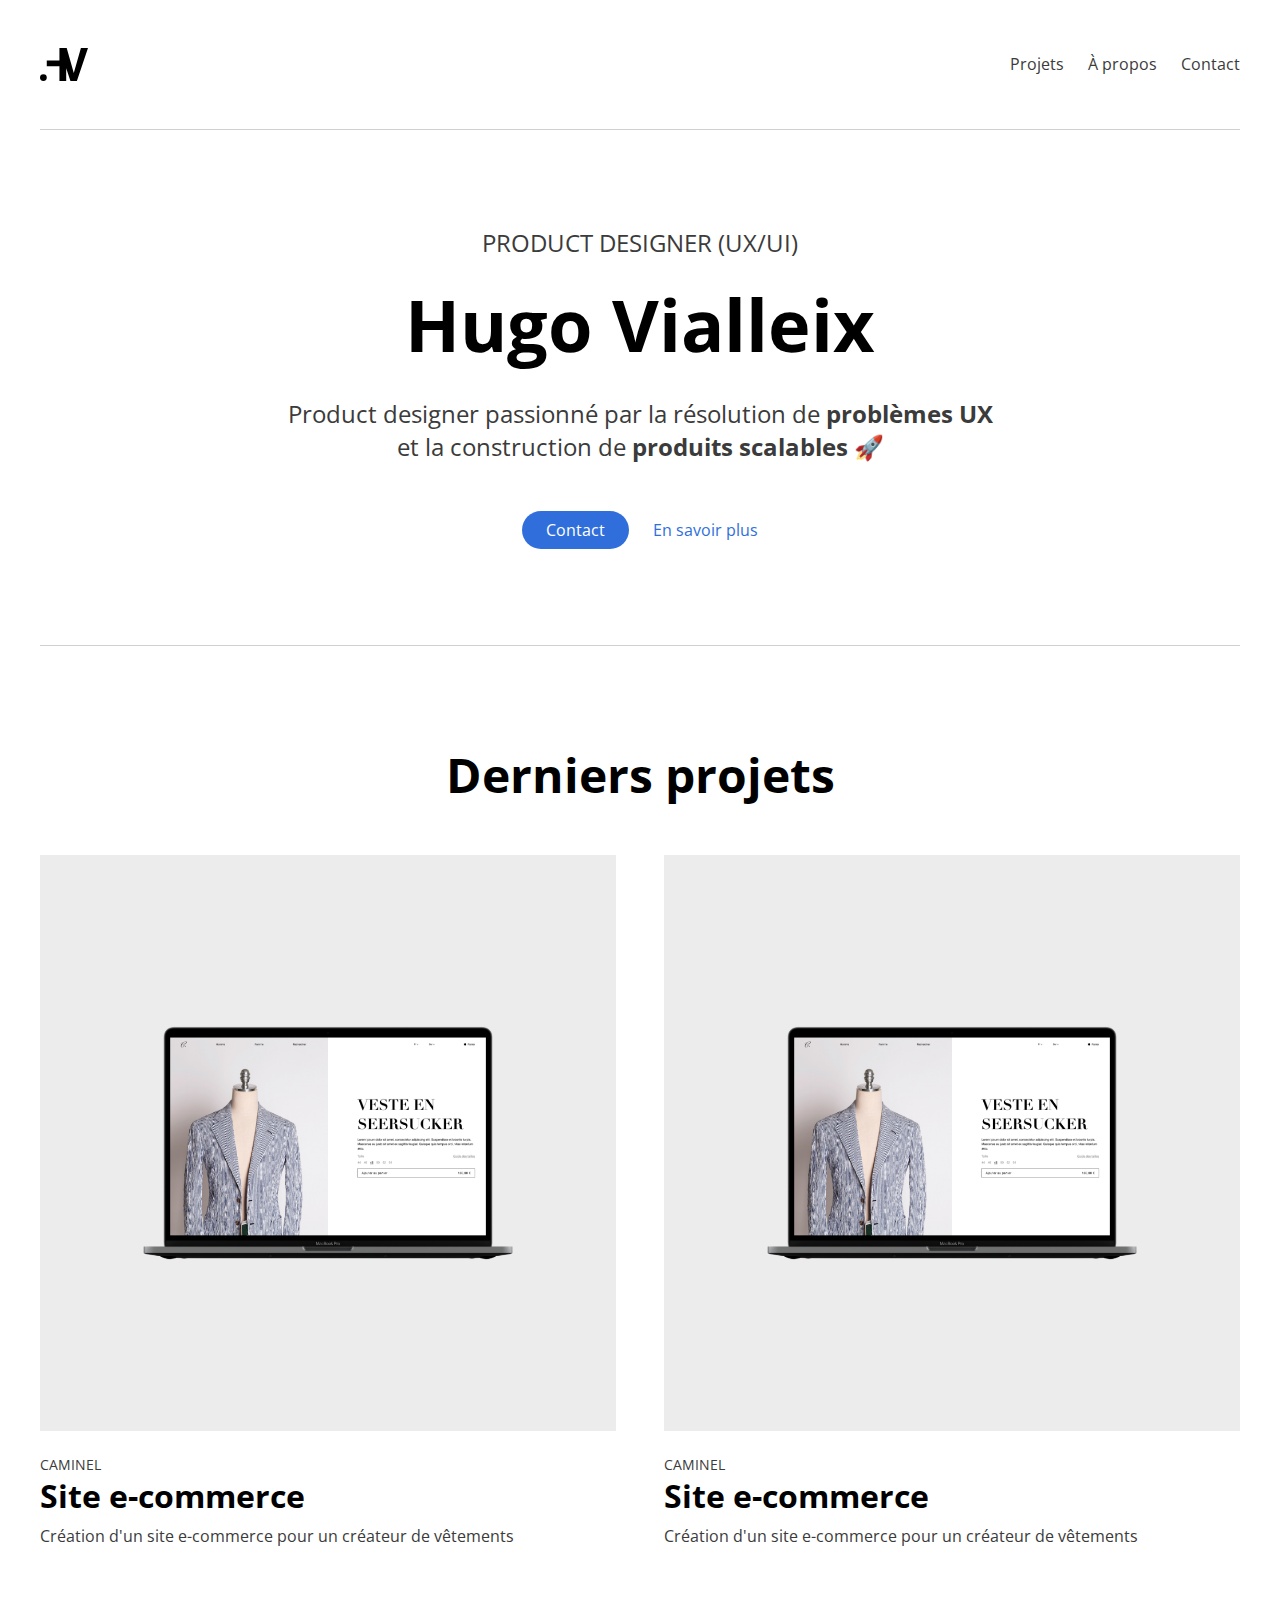
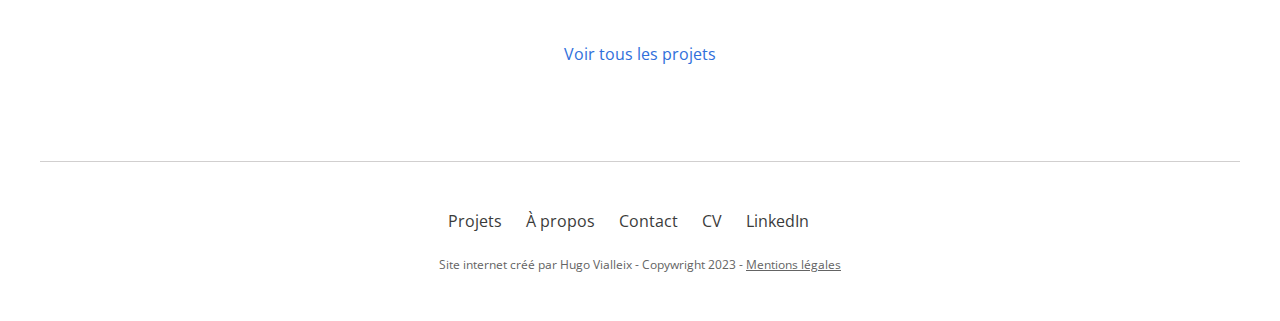
==== index.html @ e6965ee1 "homepage" ====
<!DOCTYPE html>
<html lang="fr">
<head>
    <meta charset="UTF-8">
    <meta http-equiv="X-UA-Compatible" content="IE=edge">
    <meta name="viewport" content="width=device-width, initial-scale=1.0">
    <title>Hugo Vialleix - Product Designer</title>
    <link rel="stylesheet" href="css/style.css">
</head>
<body>
    <header>
        <img src="public/images/logo.svg" alt="Logo Hugo Vialleix">
        <nav>
            <ul>
                <li><a href="#">Projets</a></li>
                <li><a href="#">À propos</a></li>
                <li><a href="#">Contact</a></li>
            </ul>
        </nav>
    </header>
    <main>
        <section class="hero">
            <span>Product Designer (UX/UI)</span>
            <h1>Hugo Vialleix</h1>
            <p>Product designer passionné par la résolution de <em>problèmes UX</em><br>et la construction de <em>produits scalables</em> 🚀</p>
            <div class="hero__links">
                <a class="primaryButton" href="#">Contact</a>
                <a class="secondaryButton" href="#">En savoir plus</a>
            </div>
        </section>
        <section class="lastProjects">
            <h2>Derniers projets</h2>
            <div class="projectsGrid">
                <div class="project">
                    <img src="public/images/mockup-caminel.png" alt="">
                    <span>Caminel</span>
                    <h3>Site e-commerce</h3>
                    <p>Création d'un site e-commerce pour un créateur de vêtements</p>
                </div>
                <div class="project">
                    <img src="public/images/mockup-caminel.png" alt="">
                    <span>Caminel</span>
                    <h3>Site e-commerce</h3>
                    <p>Création d'un site e-commerce pour un créateur de vêtements</p>
                </div>
            </div>
            <a class="secondaryButton" href="#">Voir tous les projets</a>
        </section>
    </main>
    <footer>
        <nav>
            <ul>
                <li><a href="#">Projets</a></li>
                <li><a href="#">À propos</a></li>
                <li><a href="#">Contact</a></li>
                <li><a href="#" target="_blank">CV</a></li>
                <li><a href="https://www.linkedin.com/in/hugo-vialleix/" target="_blank">LinkedIn</a></li>
            </ul>
        </nav>
        <p>Site internet créé par Hugo Vialleix - Copywright 2023 - <a href="#">Mentions légales</a></p>
    </footer>
</body>
</html>
---- css/style.css ----
@import url('https://fonts.googleapis.com/css2?family=Open+Sans:wght@400;700&display=swap');

:root{
    --accent: #306FDB;
    --accentHover: #3375E5;
    --darkGrey: #3B3B3B;
    --mediumGrey: #646464;
    --lightGrey: #D1CFCF;
  }  

*{
    margin: 0;
    padding: 0;
    box-sizing: border-box;
}

body{
    width: 100%;
    display: flex;
    justify-content: flex-start;
    align-items: center;
    flex-direction: column;
    padding: 0 24px;
    font-family: 'Open Sans', 'sans-serif';
    font-size: 16px;
}

em{
    font-style: normal;
    font-weight: 700;
}

header{
    width: 100%;
    max-width: 1200px;
    display: flex;
    justify-content: space-between;
    align-items: center;
    padding: 48px 0;
    border-bottom: 1px solid var(--lightGrey);
}

header img{
    width: 48px;
}

header nav ul{
    display: flex;
    justify-content: flex-end;
    align-items: center;
    list-style-type: none;
}

header nav ul li{
    margin-left: 24px;
}

header nav ul li a{
    color: var(--darkGrey);
    text-decoration: none;
}

header nav ul li a:hover{
    color: var(--accent);
    text-decoration: underline;
}

main{
    width: 100%;
    max-width: 1200px;
    display: flex;
    justify-content: flex-start;
    align-items: center;
    flex-direction: column;
}

.hero{
    width: 100%;
    display: flex;
    justify-content: flex-start;
    align-items: center;
    flex-direction: column;
    padding: 96px 0;
    border-bottom: 1px solid var(--lightGrey);
}

.hero span{
    text-transform: uppercase;
    color: var(--darkGrey);
    font-size: 24px;
    text-align: center;
}

.hero h1{
    font-size: 72px;
    font-weight: 700;
    margin: 16px 0 24px 0;
    text-align: center;
}

.hero p{
    color: var(--darkGrey);
    font-size: 24px;
    text-align: center;
    margin-bottom: 48px;
}

.hero__links{
    display: flex;
    justify-content: center;
    align-items: center;
}

.primaryButton{
    background: var(--accent);
    color: white;
    padding: 8px 24px;
    border-radius: 24px;
    margin-right: 24px;
    text-decoration: none;
}

.primaryButton:hover{
    background: var(--accentHover);
}

.secondaryButton{
    color: var(--accent);
    text-decoration: none;
}

.secondaryButton:hover{
    text-decoration: underline;
}

.lastProjects{
    width: 100%;
    max-width: 1200px;
    padding: 96px 0;
    display: flex;
    justify-content: flex-start;
    align-items: center;
    flex-direction: column;
    border-bottom: 1px solid var(--lightGrey);
}

.lastProjects h2{
    font-size: 48px;
    font-weight: 700;
    margin-bottom: 48px;
    text-align: center;
}

.projectsGrid{
    width: 100%;
    display: grid;
    grid-template-columns: 1fr 1fr;
    grid-gap: 48px;
    margin-bottom: 96px;
}

.project{
    width: 100%;
    display: flex;
    justify-content: flex-start;
    align-items: flex-start;
    flex-direction: column;
}

.project img{
    width: 100%;
    height: auto;
    object-fit: cover;
    margin-bottom: 24px;
}

.project span{
    text-transform: uppercase;
    color: var(--darkGrey);
    font-size: 14px;
}

.project h3{
    font-size: 32px;
    font-weight: 700;
    margin: 0 0 8px 0;
}

.project p{
    color: var(--darkGrey);
}

footer{
    width: 100%;
    max-width: 1200px;
    display: flex;
    justify-content: center;
    align-items: center;
    flex-direction: column;
    padding: 48px 0;
}

footer nav{
    margin-bottom: 24px;
}

footer nav ul{
    display: flex;
    justify-content: center;
    align-items: center;
    list-style-type: none;
}

footer nav ul li{
    margin-right: 24px;
}

footer nav ul li a{
    color: var(--darkGrey);
    text-decoration: none;
}

footer nav ul li a:hover{
    color: var(--accent);
    text-decoration: underline;
}

footer p{
    font-size: 12px;
    color: var(--mediumGrey);
}

footer p a{
    color: var(--mediumGrey);
}
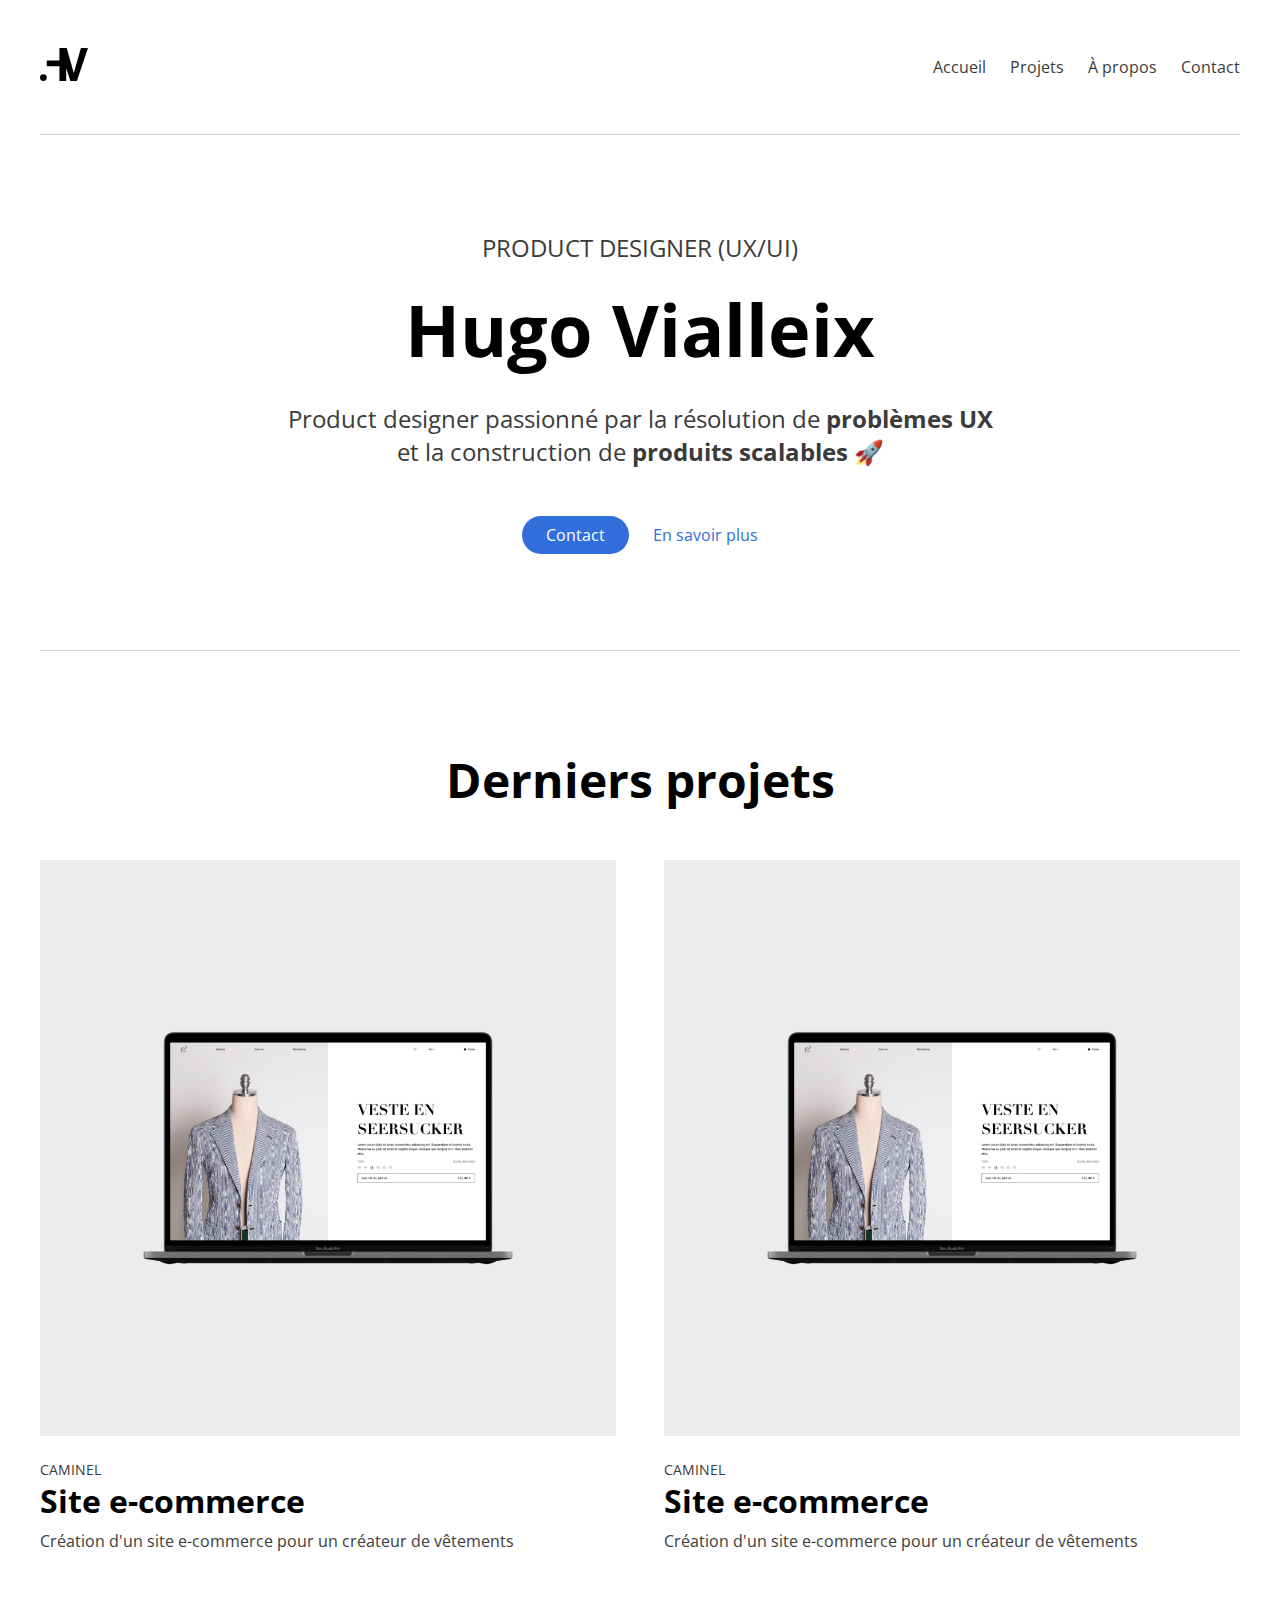
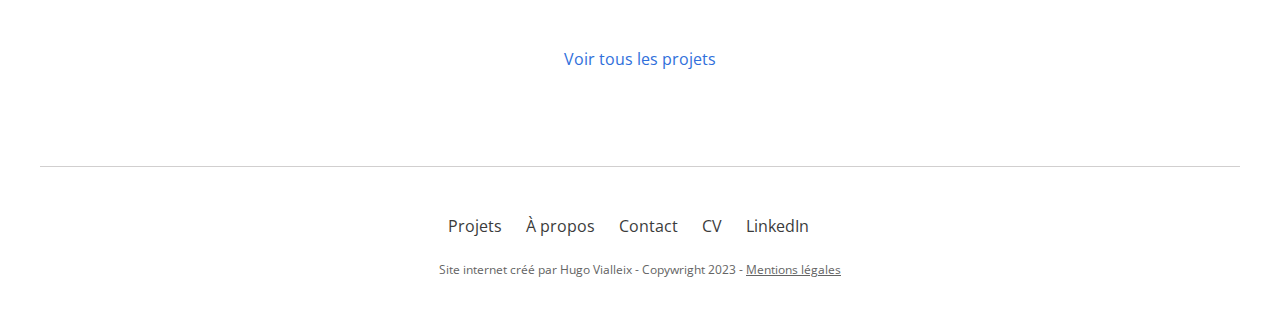
==== commit b1c85ddb: "Arborescence" ====
--- a/index.html
+++ b/index.html
@@ -5,16 +5,17 @@
     <meta http-equiv="X-UA-Compatible" content="IE=edge">
     <meta name="viewport" content="width=device-width, initial-scale=1.0">
     <title>Hugo Vialleix - Product Designer</title>
-    <link rel="stylesheet" href="css/style.css">
+    <link rel="stylesheet" href="public/css/style.css">
 </head>
 <body>
     <header>
-        <img src="public/images/logo.svg" alt="Logo Hugo Vialleix">
+        <a href="index.html"><img class="logo" src="public/images/logo.svg" alt="Logo Hugo Vialleix"></a>
         <nav>
             <ul>
-                <li><a href="#">Projets</a></li>
-                <li><a href="#">À propos</a></li>
-                <li><a href="#">Contact</a></li>
+                <li><a href="index.html">Accueil</a></li>
+                <li><a href="projets.html">Projets</a></li>
+                <li><a href="a-propos.html">À propos</a></li>
+                <li><a href="contact.html">Contact</a></li>
             </ul>
         </nav>
     </header>
@@ -24,8 +25,8 @@
             <h1>Hugo Vialleix</h1>
             <p>Product designer passionné par la résolution de <em>problèmes UX</em><br>et la construction de <em>produits scalables</em> 🚀</p>
             <div class="hero__links">
-                <a class="primaryButton" href="#">Contact</a>
-                <a class="secondaryButton" href="#">En savoir plus</a>
+                <a class="primaryButton" href="contact.html">Contact</a>
+                <a class="secondaryButton" href="a-propos.html">En savoir plus</a>
             </div>
         </section>
         <section class="lastProjects">
@@ -44,20 +45,20 @@
                     <p>Création d'un site e-commerce pour un créateur de vêtements</p>
                 </div>
             </div>
-            <a class="secondaryButton" href="#">Voir tous les projets</a>
+            <a class="secondaryButton" href="projets.html">Voir tous les projets</a>
         </section>
     </main>
     <footer>
         <nav>
             <ul>
-                <li><a href="#">Projets</a></li>
-                <li><a href="#">À propos</a></li>
-                <li><a href="#">Contact</a></li>
+                <li><a href="projets.html">Projets</a></li>
+                <li><a href="a-propos.html">À propos</a></li>
+                <li><a href="contact.html">Contact</a></li>
                 <li><a href="#" target="_blank">CV</a></li>
                 <li><a href="https://www.linkedin.com/in/hugo-vialleix/" target="_blank">LinkedIn</a></li>
             </ul>
         </nav>
-        <p>Site internet créé par Hugo Vialleix - Copywright 2023 - <a href="#">Mentions légales</a></p>
+        <p>Site internet créé par Hugo Vialleix - Copywright 2023 - <a href="mentions-legales.html">Mentions légales</a></p>
     </footer>
 </body>
 </html>--- a/public/css/style.css
+++ b/public/css/style.css
@@ -0,0 +1,235 @@
+@import url('https://fonts.googleapis.com/css2?family=Open+Sans:wght@400;700&display=swap');
+
+:root{
+    --accent: #306FDB;
+    --accentHover: #3375E5;
+    --darkGrey: #3B3B3B;
+    --mediumGrey: #646464;
+    --lightGrey: #D1CFCF;
+  }  
+
+*{
+    margin: 0;
+    padding: 0;
+    box-sizing: border-box;
+}
+
+body{
+    width: 100%;
+    display: flex;
+    justify-content: flex-start;
+    align-items: center;
+    flex-direction: column;
+    padding: 0 24px;
+    font-family: 'Open Sans', 'sans-serif';
+    font-size: 16px;
+}
+
+em{
+    font-style: normal;
+    font-weight: 700;
+}
+
+header{
+    width: 100%;
+    max-width: 1200px;
+    display: flex;
+    justify-content: space-between;
+    align-items: center;
+    padding: 48px 0;
+    border-bottom: 1px solid var(--lightGrey);
+}
+
+.logo{
+    width: 48px;
+}
+
+header nav ul{
+    display: flex;
+    justify-content: flex-end;
+    align-items: center;
+    list-style-type: none;
+}
+
+header nav ul li{
+    margin-left: 24px;
+}
+
+header nav ul li a{
+    color: var(--darkGrey);
+    text-decoration: none;
+}
+
+header nav ul li a:hover{
+    color: var(--accent);
+    text-decoration: underline;
+}
+
+main{
+    width: 100%;
+    max-width: 1200px;
+    display: flex;
+    justify-content: flex-start;
+    align-items: center;
+    flex-direction: column;
+}
+
+.hero{
+    width: 100%;
+    display: flex;
+    justify-content: flex-start;
+    align-items: center;
+    flex-direction: column;
+    padding: 96px 0;
+    border-bottom: 1px solid var(--lightGrey);
+}
+
+.hero span{
+    text-transform: uppercase;
+    color: var(--darkGrey);
+    font-size: 24px;
+    text-align: center;
+}
+
+.hero h1{
+    font-size: 72px;
+    font-weight: 700;
+    margin: 16px 0 24px 0;
+    text-align: center;
+}
+
+.hero p{
+    color: var(--darkGrey);
+    font-size: 24px;
+    text-align: center;
+    margin-bottom: 48px;
+}
+
+.hero__links{
+    display: flex;
+    justify-content: center;
+    align-items: center;
+}
+
+.primaryButton{
+    background: var(--accent);
+    color: white;
+    padding: 8px 24px;
+    border-radius: 24px;
+    margin-right: 24px;
+    text-decoration: none;
+}
+
+.primaryButton:hover{
+    background: var(--accentHover);
+}
+
+.secondaryButton{
+    color: var(--accent);
+    text-decoration: none;
+}
+
+.secondaryButton:hover{
+    text-decoration: underline;
+}
+
+.lastProjects{
+    width: 100%;
+    max-width: 1200px;
+    padding: 96px 0;
+    display: flex;
+    justify-content: flex-start;
+    align-items: center;
+    flex-direction: column;
+    border-bottom: 1px solid var(--lightGrey);
+}
+
+.lastProjects h2{
+    font-size: 48px;
+    font-weight: 700;
+    margin-bottom: 48px;
+    text-align: center;
+}
+
+.projectsGrid{
+    width: 100%;
+    display: grid;
+    grid-template-columns: 1fr 1fr;
+    grid-gap: 48px;
+    margin-bottom: 96px;
+}
+
+.project{
+    width: 100%;
+    display: flex;
+    justify-content: flex-start;
+    align-items: flex-start;
+    flex-direction: column;
+}
+
+.project img{
+    width: 100%;
+    height: auto;
+    object-fit: cover;
+    margin-bottom: 24px;
+}
+
+.project span{
+    text-transform: uppercase;
+    color: var(--darkGrey);
+    font-size: 14px;
+}
+
+.project h3{
+    font-size: 32px;
+    font-weight: 700;
+    margin: 0 0 8px 0;
+}
+
+.project p{
+    color: var(--darkGrey);
+}
+
+footer{
+    width: 100%;
+    max-width: 1200px;
+    display: flex;
+    justify-content: center;
+    align-items: center;
+    flex-direction: column;
+    padding: 48px 0;
+}
+
+footer nav{
+    margin-bottom: 24px;
+}
+
+footer nav ul{
+    display: flex;
+    justify-content: center;
+    align-items: center;
+    list-style-type: none;
+}
+
+footer nav ul li{
+    margin-right: 24px;
+}
+
+footer nav ul li a{
+    color: var(--darkGrey);
+    text-decoration: none;
+}
+
+footer nav ul li a:hover{
+    color: var(--accent);
+    text-decoration: underline;
+}
+
+footer p{
+    font-size: 12px;
+    color: var(--mediumGrey);
+}
+
+footer p a{
+    color: var(--mediumGrey);
+}